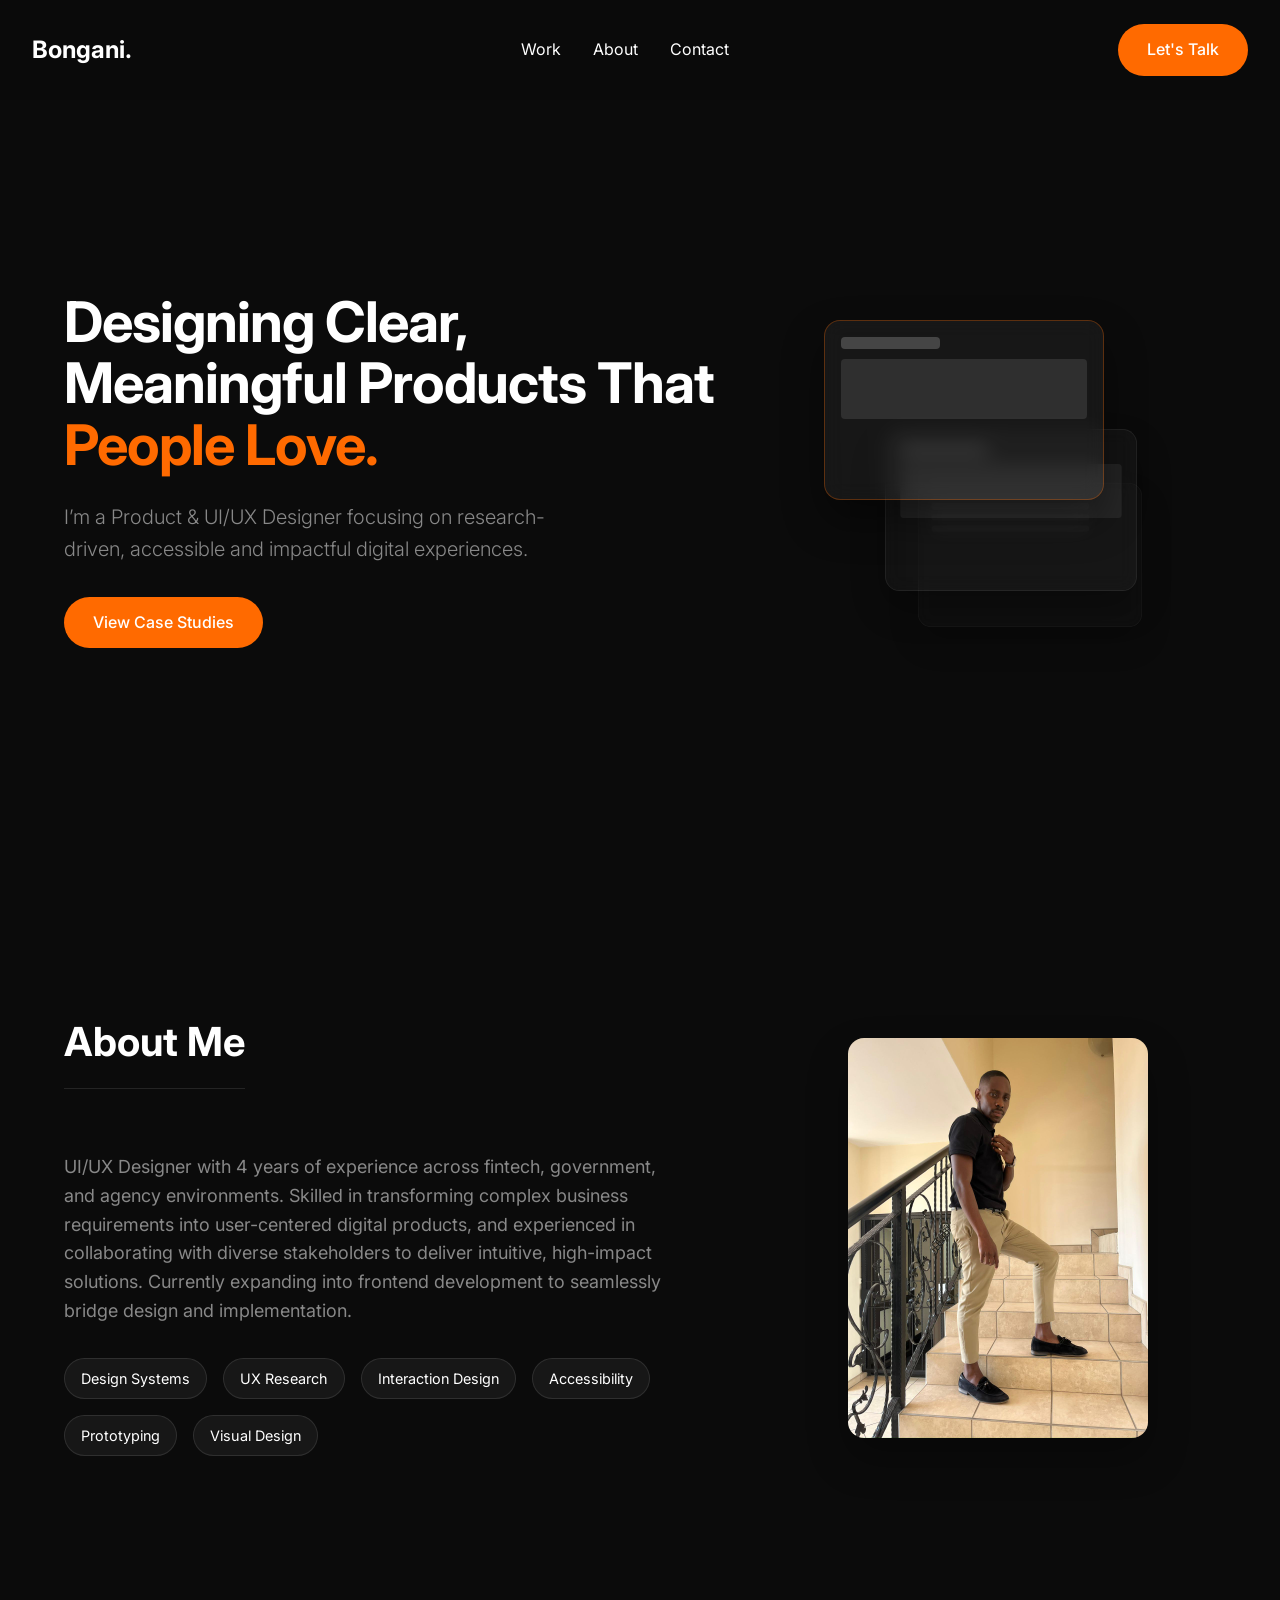
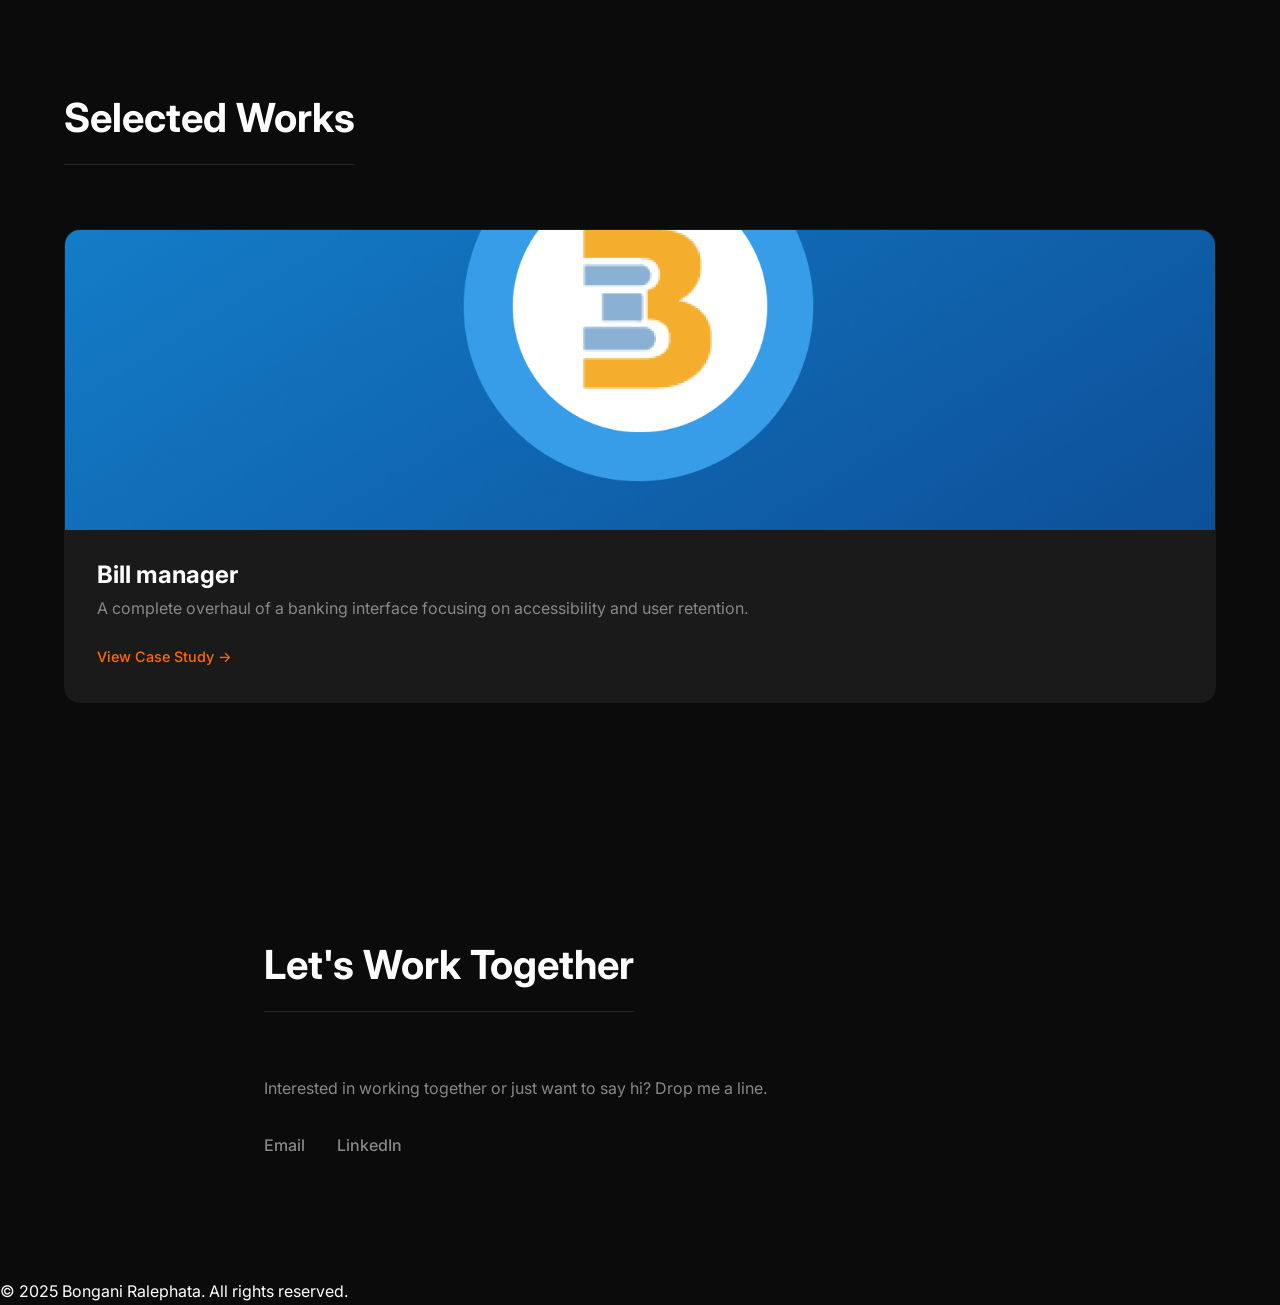
==== index.html @ 7783ac02 "Initial commit" ====
<!DOCTYPE html>
<html lang="en">

<head>
    <meta charset="UTF-8">
    <meta name="viewport" content="width=device-width, initial-scale=1.0">
    <title>Bongani Ralephata | Product & UI/UX Designer</title>
    <link rel="preconnect" href="https://fonts.googleapis.com">
    <link rel="preconnect" href="https://fonts.gstatic.com" crossorigin>
    <link href="https://fonts.googleapis.com/css2?family=Inter:wght@300;400;500;600;700&display=swap" rel="stylesheet">
    <link rel="stylesheet" href="css/style.css">
</head>

<body>
    <nav class="navbar">
        <div class="logo">Bongani.</div>
        <ul class="nav-links">
            <li><a href="#work">Work</a></li>
            <li><a href="#about">About</a></li>
            <li><a href="#contact">Contact</a></li>
        </ul>
        <a href="#contact" class="btn btn-primary">Let's Talk</a>
    </nav>

    <main id="main-content">
        <!-- Hero Section -->
        <section id="hero" class="hero-section">
            <div class="container hero-container">
                <div class="hero-content">
                    <h1 class="hero-title">Designing Clear, Meaningful Products That <span class="text-orange">People
                            Love.</span></h1>
                    <p class="hero-subtitle">I’m a Product & UI/UX Designer focusing on research-driven, accessible and
                        impactful digital experiences.</p>
                    <div class="hero-actions">
                        <a href="#work" class="btn btn-primary">View Case Studies</a>
                        <!--<a href="#" class="btn btn-outline">Download CV</a>-->
                    </div>
                </div>
                <div class="hero-visual">
                    <div class="floating-ui-card card-1">
                        <div class="ui-header"></div>
                        <div class="ui-body"></div>
                    </div>
                    <div class="floating-ui-card card-2">
                        <div class="ui-header"></div>
                        <div class="ui-body"></div>
                    </div>
                    <div class="floating-ui-card card-3">
                        <div class="ui-content-lines"></div>
                    </div>
                </div>
            </div>
        </section>

        <!-- About Section -->
        <section id="about" class="about-section">
            <div class="container about-container">
                <div class="about-content">
                    <h2 class="section-title">About Me</h2>
                    <p class="about-text">
                        UI/UX Designer with 4 years of experience across fintech, government, and agency environments. Skilled in transforming complex business requirements into user-centered digital products, and experienced in collaborating with diverse stakeholders to deliver intuitive, high-impact solutions. Currently expanding into frontend development to seamlessly bridge design and implementation.
                    </p>
                    <ul class="skills-list">
                        <li>Design Systems</li>
                        <li>UX Research</li>
                        <li>Interaction Design</li>
                        <li>Accessibility</li>
                        <li>Prototyping</li>
                        <li>Visual Design</li>
                    </ul>
                </div>
                <div class="about-image">
                    <img src="assets/images/WhatsApp Image 2025-12-08 at 20.19.52.jpeg" alt="Bongani Ralephata Portrait" class="portrait-img">
                </div>
            </div>
        </section>

        <!-- Work/Projects Section -->
        <section id="work" class="projects-section">
            <div class="container">
                <h2 class="section-title">Selected Works</h2>
                <div class="projects-grid">
                    <!-- Project Card 1 -->
                    <a href="case-study.html" class="project-card">
                        <div class="project-image">
                            <img src="assets/images/Logo.png"Fintech Dashboard loading="lazy">
                        </div>
                        <div class="project-info">
                            <h3 class="project-title">Bill manager</h3>
                            <p class="project-desc">A complete overhaul of a banking interface focusing on accessibility
                                and user retention.</p>
                            <span class="project-link">View Case Study &rarr;</span>
                        </div>
                    </a>

                    <!-- Project Card 2 
                    <a href="case-study.html" class="project-card">
                        <div class="project-image">
                            <img src="assets/images/ecommerce.svg" alt="E-Commerce App" loading="lazy">
                        </div>
                        <div class="project-info">
                            <h3 class="project-title">E-Commerce Mobile App</h3>
                            <p class="project-desc">Designing a seamless checkout flow for a major retail brand.</p>
                            <span class="project-link">View Case Study &rarr;</span>
                        </div>
                    </a>-->

                    <!-- Project Card 3 
                    <a href="case-study.html" class="project-card">
                        <div class="project-image">
                            <img src="assets/images/health.svg" alt="HealthTech Portal" loading="lazy">
                        </div>
                        <div class="project-info">
                            <h3 class="project-title">HealthTech Patient Portal</h3>
                            <p class="project-desc">Connecting patients with doctors through a secure and intuitive
                                platform.</p>
                            <span class="project-link">View Case Study &rarr;</span>
                        </div>
                    </a>-->
                </div>
            </div>
        </section>

        

        <!-- Contact Section -->
        <section id="contact" class="contact-section">
            <div class="container contact-container">
                <div class="contact-content">
                    <h2 class="section-title">Let's Work Together</h2>
                    <p class="contact-text">Interested in working together or just want to say hi? Drop me a line.</p>

                    <!--<form class="contact-form">
                        <div class="form-group">
                            <input type="text" placeholder="Name" required>
                        </div>
                        <div class="form-group">
                            <input type="email" placeholder="Email" required>
                        </div>
                        <div class="form-group">
                            <textarea placeholder="Message" rows="5" required></textarea>
                        </div>
                        <button type="submit" class="btn btn-primary">Send Message</button>
                    </form>-->

                    <div class="social-links">
                        <a href="mailto:bonganileon17@gmail.com" class="social-link">Email</a>
                        <a href="www.linkedin.com/in/bongani-ralephata-429795181" class="social-link">LinkedIn</a>
                    </div>
                </div>
            </div>
        </section>
    </main>

    <footer>
        <p>&copy; 2025 Bongani Ralephata. All rights reserved.</p>
    </footer>

    <script src="js/script.js"></script>
</body>

</html>
---- css/style.css ----
:root {
    /* Color Palette */
    --color-black: #0B0B0B;
    --color-white: #FFFFFF;
    --color-orange: #FF6A00;
    --color-gray-dark: #1A1A1A;
    --color-gray-light: #F4F4F4;
    --color-text-dim: #888888;

    /* Typography */
    --font-main: 'Inter', sans-serif;
    --font-heading-line-height: 1.1;
    --font-body-line-height: 1.6;

    /* Spacing */
    --spacing-xs: 8px;
    --spacing-sm: 16px;
    --spacing-md: 24px;
    --spacing-lg: 32px;
    --spacing-xl: 64px;
    --spacing-xxl: 120px;

    /* Layout */
    --container-max-width: 1200px;
    --border-radius-sm: 8px;
    --border-radius-md: 16px;
    --transition-speed: 0.3s;
}

/* Reset & Base Styles */
*,
*::before,
*::after {
    margin: 0;
    padding: 0;
    box-sizing: border-box;
}

html {
    scroll-behavior: smooth;
    font-size: 16px;
}

body {
    background-color: var(--color-black);
    color: var(--color-white);
    font-family: var(--font-main);
    line-height: var(--font-body-line-height);
    overflow-x: hidden;
    -webkit-font-smoothing: antialiased;
}

a {
    text-decoration: none;
    color: inherit;
    transition: color var(--transition-speed) ease;
}

ul {
    list-style: none;
}

img {
    max-width: 100%;
    display: block;
}

/* Container Utility */
.container {
    max-width: var(--container-max-width);
    margin: 0 auto;
    padding: 0 var(--spacing-md);
}

/* Scroll Reveal Utility */
.reveal {
    opacity: 0;
    transform: translateY(30px);
    transition: all 0.8s ease-out;
}

.reveal.active {
    opacity: 1;
    transform: translateY(0);
}

/* Typography Utilities */
h1,
h2,
h3,
h4,
h5,
h6 {
    line-height: var(--font-heading-line-height);
    font-weight: 700;
    margin-bottom: var(--spacing-sm);
}

.text-orange {
    color: var(--color-orange);
}

/* Button Component */
.btn {
    display: inline-block;
    padding: 12px 28px;
    font-weight: 500;
    border-radius: 100px;
    cursor: pointer;
    transition: all var(--transition-speed) ease;
    border: 1px solid transparent;
}

.btn-primary {
    background-color: var(--color-orange);
    color: var(--color-white);
}

.btn-primary:hover {
    background-color: #e65c00;
    transform: translateY(-2px);
}

.btn-outline {
    background-color: transparent;
    border-color: var(--color-white);
    color: var(--color-white);
}

.btn-outline:hover {
    background-color: var(--color-white);
    color: var(--color-black);
    transform: translateY(-2px);
}

/* Navbar (Basic) */
.navbar {
    display: flex;
    justify-content: space-between;
    align-items: center;
    padding: var(--spacing-md) var(--spacing-lg);
    position: fixed;
    top: 0;
    left: 0;
    width: 100%;
    background-color: rgba(11, 11, 11, 0.9);
    backdrop-filter: blur(10px);
    z-index: 1000;
}

.logo {
    font-size: 1.5rem;
    font-weight: 700;
}

.nav-links {
    display: flex;
    gap: var(--spacing-lg);
}

.nav-links a:hover {
    color: var(--color-orange);
}

/* Sections */
section {
    padding: var(--spacing-xxl) 0;
}

/* Hero Section */
.hero-section {
    padding-top: 160px;
    /* Offset for fixed navbar */
    min-height: 100vh;
    display: flex;
    align-items: center;
    position: relative;
    overflow: hidden;
}

.hero-container {
    display: grid;
    grid-template-columns: 1.2fr 0.8fr;
    gap: var(--spacing-xl);
    align-items: center;
    width: 100%;
}

.hero-title {
    font-size: 3.5rem;
    line-height: 1.1;
    margin-bottom: var(--spacing-md);
    letter-spacing: -1px;
}

.hero-subtitle {
    font-size: 1.25rem;
    color: var(--color-text-dim);
    margin-bottom: var(--spacing-lg);
    max-width: 500px;
    font-weight: 300;
}

.hero-actions {
    display: flex;
    gap: var(--spacing-sm);
}

/* Hero Visual Animation */
.hero-visual {
    position: relative;
    height: 500px;
    display: flex;
    justify-content: center;
    align-items: center;
    perspective: 1000px;
}

.floating-ui-card {
    position: absolute;
    background: rgba(255, 255, 255, 0.05);
    border: 1px solid rgba(255, 255, 255, 0.1);
    backdrop-filter: blur(10px);
    border-radius: var(--border-radius-md);
    box-shadow: 0 20px 40px rgba(0, 0, 0, 0.4);
    width: 280px;
    height: 180px;
    padding: var(--spacing-sm);
    display: flex;
    flex-direction: column;
    gap: 10px;
}

.ui-header {
    height: 12px;
    width: 40%;
    background: rgba(255, 255, 255, 0.2);
    border-radius: 4px;
}

.ui-body {
    height: 60px;
    width: 100%;
    background: rgba(255, 255, 255, 0.1);
    border-radius: 4px;
}

.ui-content-lines {
    height: 8px;
    width: 80%;
    background: rgba(255, 255, 255, 0.15);
    border-radius: 4px;
    margin-top: 8px;
    box-shadow: 0 14px 0 rgba(255, 255, 255, 0.15),
        0 28px 0 rgba(255, 255, 255, 0.15);
}

/* Specific Card Animations */
.card-1 {
    z-index: 3;
    animation: float1 6s ease-in-out infinite;
    top: 20%;
    left: 10%;
    border: 1px solid rgba(255, 106, 0, 0.3);
    /* Subtle orange tint */
}

.card-2 {
    z-index: 2;
    animation: float2 7s ease-in-out infinite;
    top: 40%;
    right: 15%;
    transform: scale(0.9);
    opacity: 0.7;
}

.card-3 {
    z-index: 1;
    animation: float3 8s ease-in-out infinite;
    bottom: 15%;
    left: 25%;
    transform: scale(0.8);
    opacity: 0.4;
}

@keyframes float1 {

    0%,
    100% {
        transform: translateY(0) rotate(-2deg);
    }

    50% {
        transform: translateY(-20px) rotate(2deg);
    }
}

@keyframes float2 {

    0%,
    100% {
        transform: translateY(0) scale(0.9) rotate(3deg);
    }

    50% {
        transform: translateY(-25px) scale(0.9) rotate(-1deg);
    }
}

@keyframes float3 {

    0%,
    100% {
        transform: translateY(0) scale(0.8) rotate(5deg);
    }

    50% {
        transform: translateY(-15px) scale(0.8) rotate(2deg);
    }
}

/* Projects Section */
.section-title {
    font-size: 2.5rem;
    margin-bottom: var(--spacing-xl);
    border-bottom: 1px solid rgba(255, 255, 255, 0.1);
    padding-bottom: var(--spacing-md);
    display: inline-block;
}

.projects-grid {
    display: grid;
    grid-template-columns: repeat(auto-fit, minmax(350px, 1fr));
    gap: var(--spacing-lg);
}

.project-card {
    display: block;
    background: var(--color-gray-dark);
    border-radius: var(--border-radius-md);
    overflow: hidden;
    transition: transform var(--transition-speed) ease, box-shadow var(--transition-speed) ease;
    border: 1px solid transparent;
}

.project-card:hover {
    transform: translateY(-8px);
    box-shadow: 0 20px 40px rgba(0, 0, 0, 0.3);
    border-color: rgba(255, 255, 255, 0.1);
}

/* Project Images */
.project-image {
    height: 300px;
    background-color: #222;
    overflow: hidden;
}

.project-image img {
    width: 100%;
    height: 100%;
    object-fit: cover;
    transition: transform 0.5s ease;
}

.project-card:hover .project-image img {
    transform: scale(1.05);
}

.project-info {
    padding: var(--spacing-lg);
}

.project-title {
    font-size: 1.5rem;
    margin-bottom: var(--spacing-xs);
    color: var(--color-white);
}

.project-desc {
    color: var(--color-text-dim);
    margin-bottom: var(--spacing-md);
    line-height: 1.5;
}

.project-link {
    color: var(--color-orange);
    font-weight: 500;
    font-size: 0.9rem;
    display: inline-flex;
    align-items: center;
    gap: 5px;
}

/* About Section */
.about-container {
    display: grid;
    grid-template-columns: 1.2fr 0.8fr;
    gap: var(--spacing-xl);
    align-items: center;
}

.about-text {
    font-size: 1.125rem;
    color: var(--color-text-dim);
    margin-bottom: var(--spacing-lg);
    max-width: 600px;
}

.skills-list {
    display: flex;
    flex-wrap: wrap;
    gap: var(--spacing-sm);
}

.skills-list li {
    background: rgba(255, 255, 255, 0.05);
    border: 1px solid rgba(255, 255, 255, 0.1);
    padding: 8px 16px;
    border-radius: 100px;
    font-size: 0.9rem;
    transition: all var(--transition-speed) ease;
}

.skills-list li:hover {
    background: rgba(255, 106, 0, 0.2);
    border-color: var(--color-orange);
}

.about-image {
    display: flex;
    justify-content: center;
}

.portrait-img {
    width: 300px;
    height: 400px;
    object-fit: cover;
    border-radius: var(--border-radius-md);
    position: relative;
    box-shadow: 0 20px 40px rgba(0, 0, 0, 0.3);
}

/* Contact Section */
.contact-container {
    max-width: 800px;
}

.contact-text {
    color: var(--color-text-dim);
    margin-bottom: var(--spacing-lg);
}

.contact-form {
    display: grid;
    gap: var(--spacing-md);
    margin-bottom: var(--spacing-xl);
}

.form-group input,
.form-group textarea {
    width: 100%;
    padding: 16px;
    background: rgba(255, 255, 255, 0.05);
    border: 1px solid rgba(255, 255, 255, 0.1);
    border-radius: var(--border-radius-sm);
    color: var(--color-white);
    font-family: var(--font-main);
    font-size: 1rem;
    transition: border-color var(--transition-speed);
}

.form-group input:focus,
.form-group textarea:focus {
    outline: none;
    border-color: var(--color-orange);
}

.social-links {
    display: flex;
    gap: var(--spacing-lg);
    margin-top: var(--spacing-lg);
}

.social-link {
    color: var(--color-text-dim);
    font-weight: 500;
}

.social-link:hover {
    color: var(--color-orange);
}

/* Case Study Styles */
.cs-hero {
    padding-top: 180px;
    padding-bottom: var(--spacing-xxl);
}

.cs-title {
    font-size: 3rem;
    max-width: 800px;
}

.cs-subtitle {
    font-size: 1.25rem;
    color: var(--color-text-dim);
    max-width: 600px;
    margin-bottom: var(--spacing-xl);
}

.cs-meta-grid {
    display: grid;
    grid-template-columns: repeat(auto-fit, minmax(150px, 1fr));
    gap: var(--spacing-lg);
    margin-bottom: var(--spacing-xl);
    border-top: 1px solid rgba(255, 255, 255, 0.1);
    border-bottom: 1px solid rgba(255, 255, 255, 0.1);
    padding: var(--spacing-lg) 0;
}

.cs-meta-item h4 {
    font-size: 0.875rem;
    text-transform: uppercase;
    color: var(--color-text-dim);
    margin-bottom: 4px;
}

.cs-meta-item p {
    font-weight: 500;
}

.cs-hero-image {
    width: 100%;
    height: 500px;
    border-radius: var(--border-radius-md);
    overflow: hidden;
    margin-top: var(--spacing-xl);
    background: #222;
}

.placeholder-hero-img {
    width: 100%;
    height: 100%;
    background: linear-gradient(to bottom, #222, #111);
}

.cs-section {
    padding: var(--spacing-xxl) 0;
}

.cs-content-width {
    max-width: 800px;
    margin: 0 auto;
}

.bg-gray {
    background-color: var(--color-gray-dark);
}

.cs-block {
    margin-bottom: var(--spacing-xl);
}

.cs-list {
    list-style: disc;
    margin-left: var(--spacing-lg);
    margin-top: var(--spacing-md);
    color: var(--color-text-dim);
    line-height: 1.8;
}

.cs-list strong {
    color: var(--color-white);
}

.cs-image-block {
    margin-top: var(--spacing-lg);
}

.caption {
    text-align: center;
    font-size: 0.875rem;
    color: var(--color-text-dim);
    margin-top: var(--spacing-xs);
}

.process-steps {
    display: grid;
    grid-template-columns: repeat(auto-fit, minmax(200px, 1fr));
    gap: var(--spacing-lg);
    margin-top: var(--spacing-lg);
}

.step-number {
    display: block;
    font-size: 3rem;
    font-weight: 700;
    color: rgba(255, 255, 255, 0.1);
    margin-bottom: var(--spacing-xs);
}

.cs-gallery {
    display: grid;
    grid-template-columns: repeat(4, minmax(20px, 1fr));
    gap: var(--spacing-lg);
    margin-top: var(--spacing-lg);
}

.cs-gallery-item {
    height: 400px;
    background: #222;
    border-radius: var(--border-radius-sm);
}

.video-placeholder {
    width: 100%;
    aspect-ratio: 16/9;
    background: #000;
    display: flex;
    justify-content: center;
    align-items: center;
    border-radius: var(--border-radius-md);
    margin: var(--spacing-lg) 0;
    border: 1px solid rgba(255, 255, 255, 0.1);
}

.center-btn {
    display: flex;
    justify-content: center;
    margin-top: var(--spacing-md);
}

.results-grid {
    display: grid;
    grid-template-columns: repeat(auto-fit, minmax(200px, 1fr));
    gap: var(--spacing-lg);
    margin-top: var(--spacing-lg);
}

.result-card {
    background: rgba(255, 255, 255, 0.05);
    padding: var(--spacing-lg);
    border-radius: var(--border-radius-md);
    text-align: center;
}

.result-value {
    display: block;
    font-size: 2.5rem;
    font-weight: 700;
    color: var(--color-orange);
    margin-bottom: var(--spacing-xs);
}

.result-label {
    color: var(--color-text-dim);
}

.cs-nav-footer {
    padding: var(--spacing-xxl) 0;
    text-align: center;
}

/* Responsive */
@media (max-width: 900px) {
    .hero-container {
        grid-template-columns: 1fr;
        text-align: center;
    }

    .hero-visual {
        display: none;
        /* Hide complex animation on mobile for cleaner look or simplify */
    }

    .hero-subtitle {
        margin: 0 auto 32px;
    }

    .hero-actions {
        justify-content: center;
    }
}
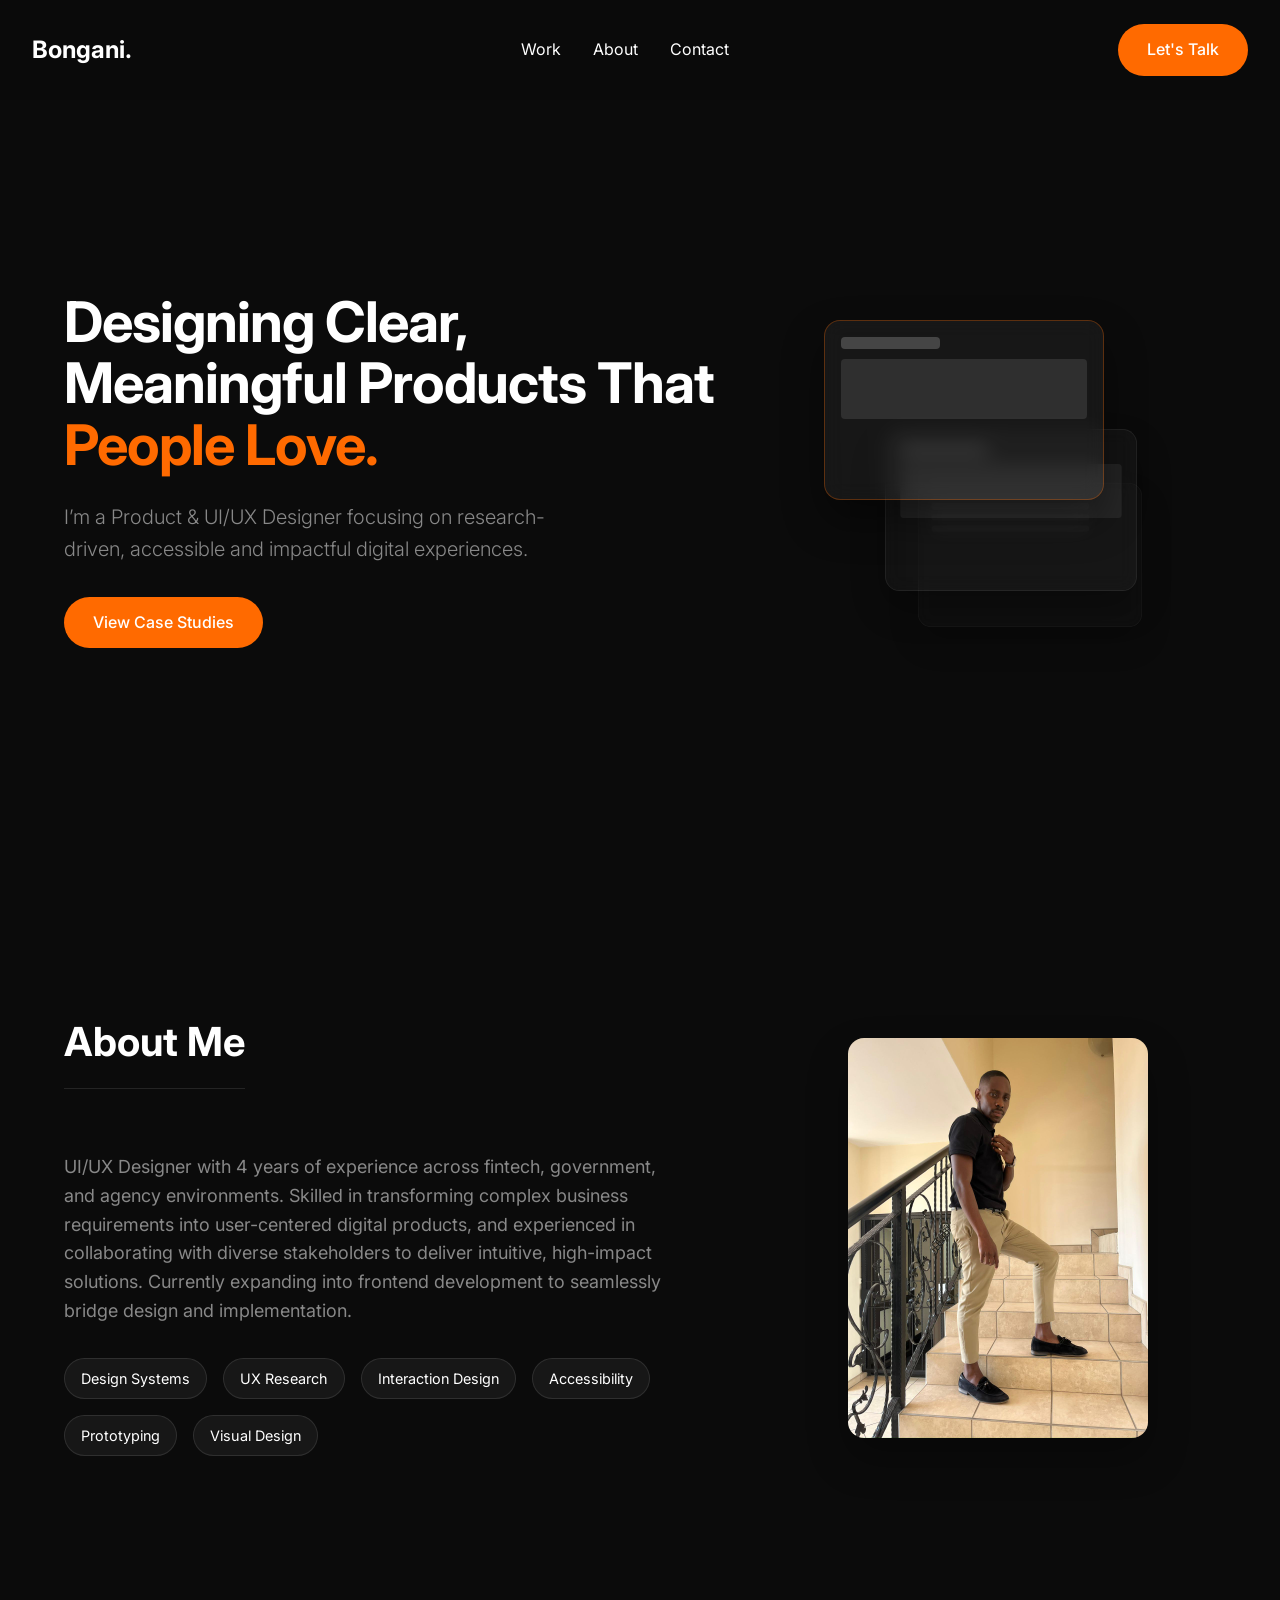
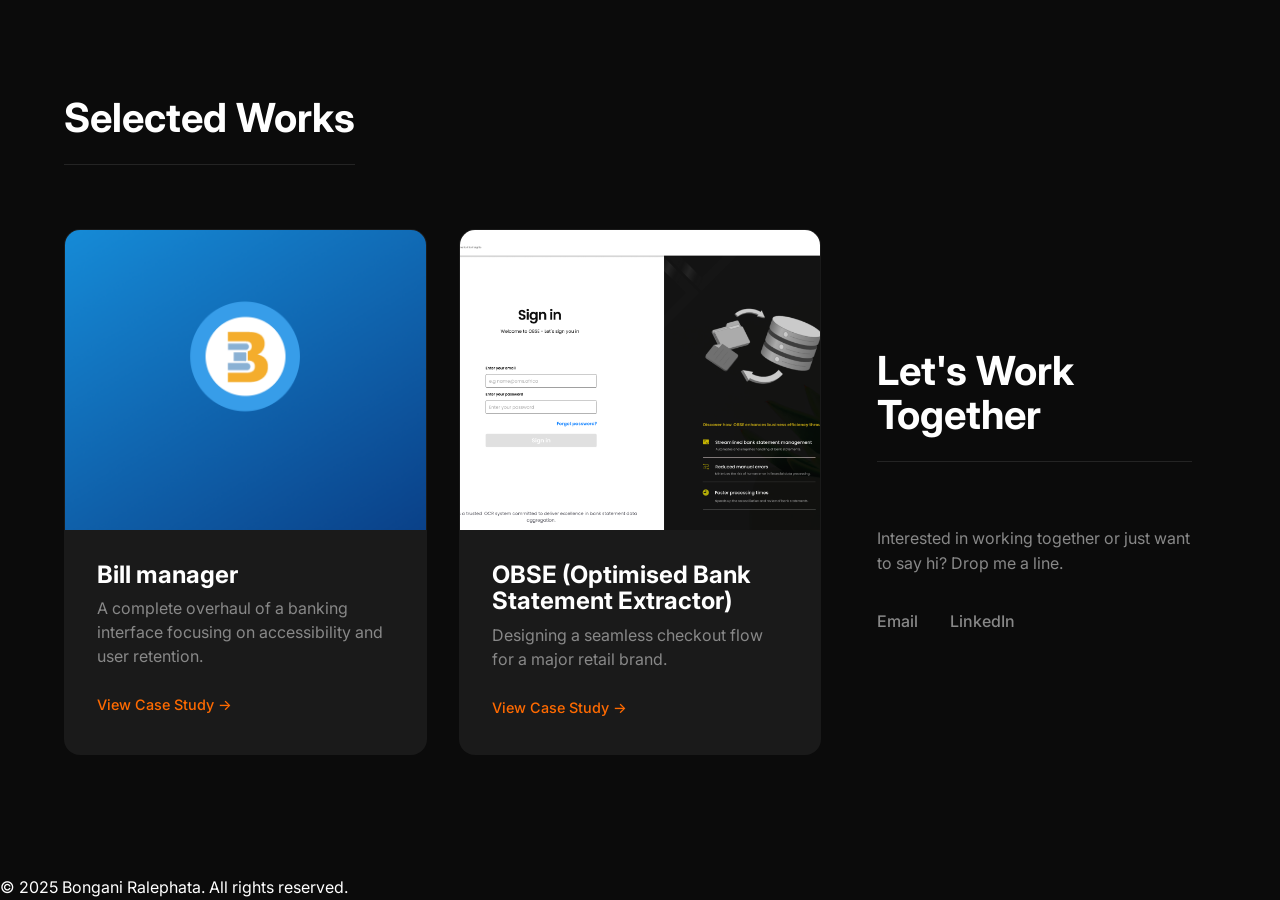
==== commit 66b3e174: "Add OBSE case study and update site content" ====
--- a/index.html
+++ b/index.html
@@ -93,17 +93,17 @@
                         </div>
                     </a>
 
-                    <!-- Project Card 2 
-                    <a href="case-study.html" class="project-card">
+                    <!-- Project Card 2--> 
+                    <a href="OBSE.html" class="project-card">
                         <div class="project-image">
-                            <img src="assets/images/ecommerce.svg" alt="E-Commerce App" loading="lazy">
+                            <img src="assets/images/Sign in.png" alt="E-Commerce App" loading="lazy" >
                         </div>
                         <div class="project-info">
-                            <h3 class="project-title">E-Commerce Mobile App</h3>
+                            <h3 class="project-title">OBSE (Optimised Bank Statement Extractor)</h3>
                             <p class="project-desc">Designing a seamless checkout flow for a major retail brand.</p>
                             <span class="project-link">View Case Study &rarr;</span>
                         </div>
-                    </a>-->
+                    </a>
 
                     <!-- Project Card 3 
                     <a href="case-study.html" class="project-card">
@@ -116,7 +116,7 @@
                                 platform.</p>
                             <span class="project-link">View Case Study &rarr;</span>
                         </div>
-                    </a>-->
+                    </a>
                 </div>
             </div>
         </section>
--- a/css/style.css
+++ b/css/style.css
@@ -602,9 +602,11 @@
 
 .cs-gallery {
     display: grid;
-    grid-template-columns: repeat(4, minmax(20px, 1fr));
+    grid-template-columns: repeat(2, minmax(20px, 1fr));
     gap: var(--spacing-lg);
     margin-top: var(--spacing-lg);
+    padding-right:50%;
+   
 }
 
 .cs-gallery-item {
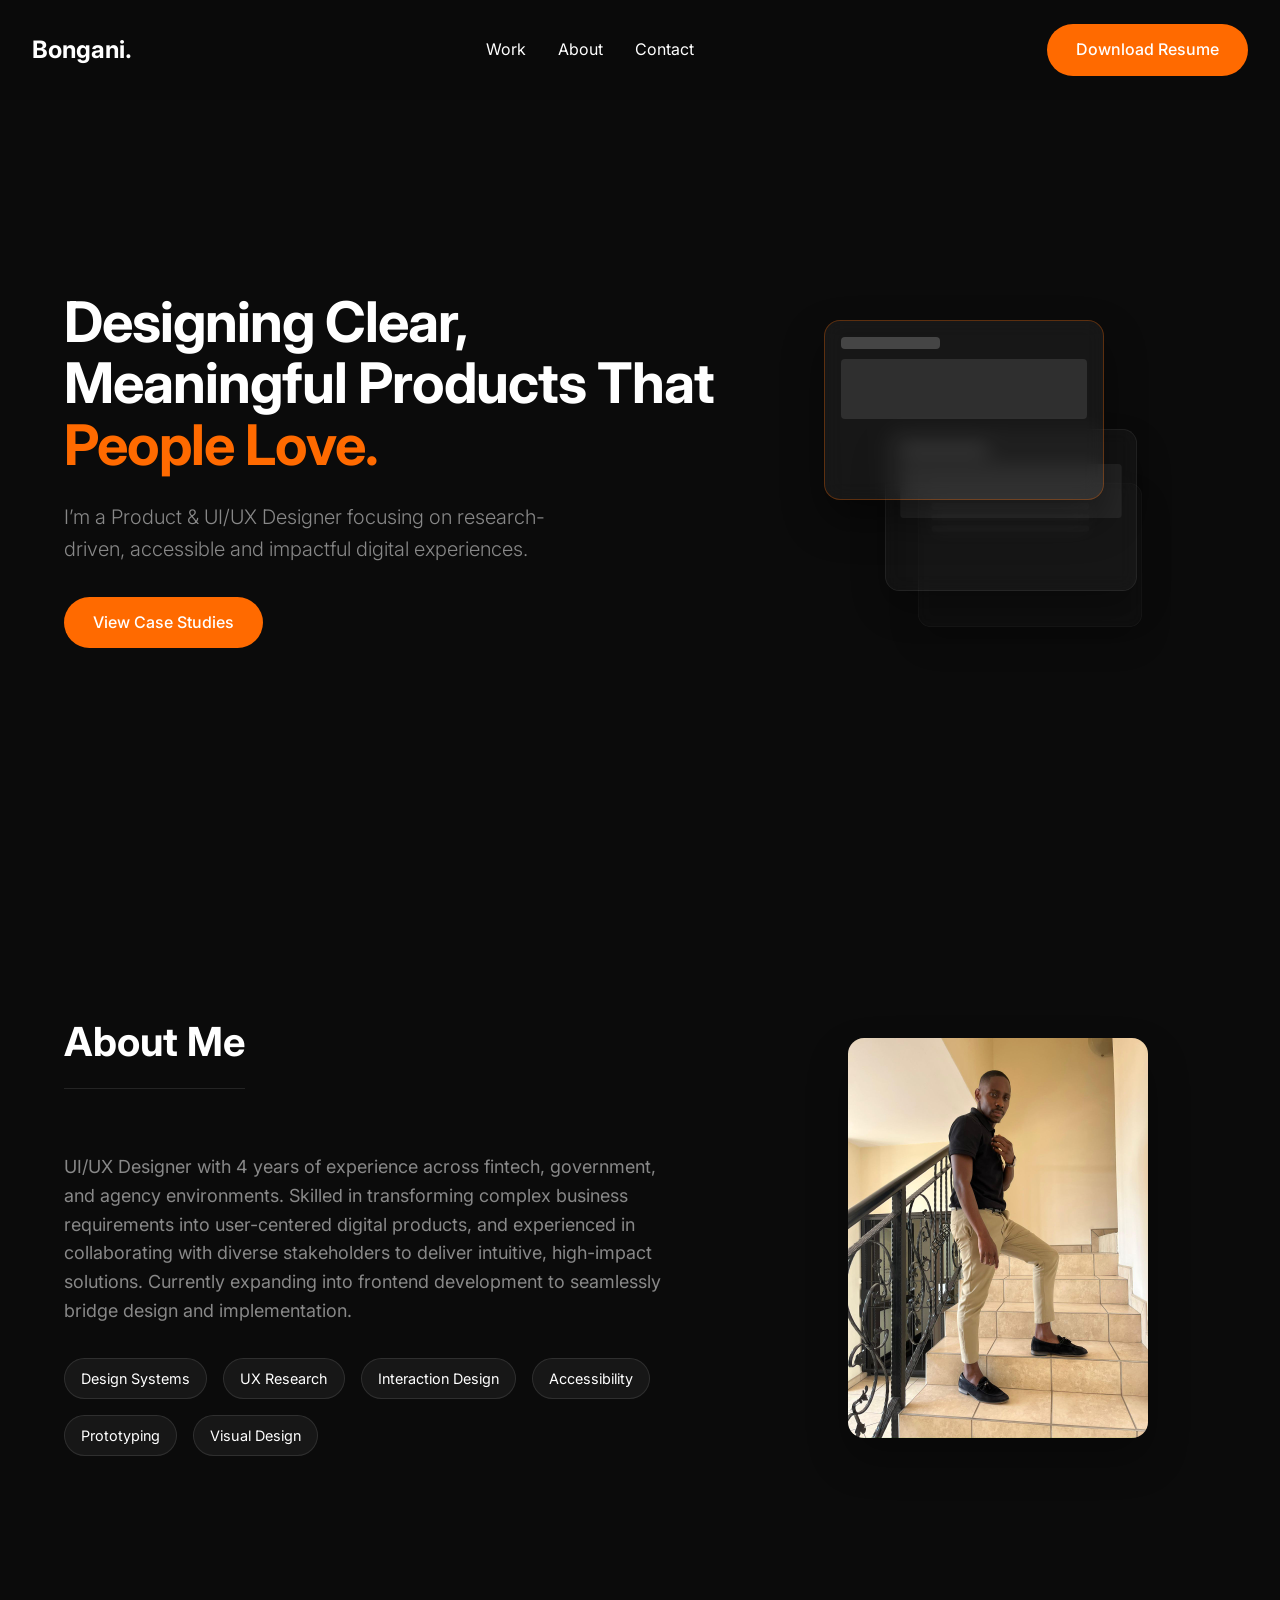
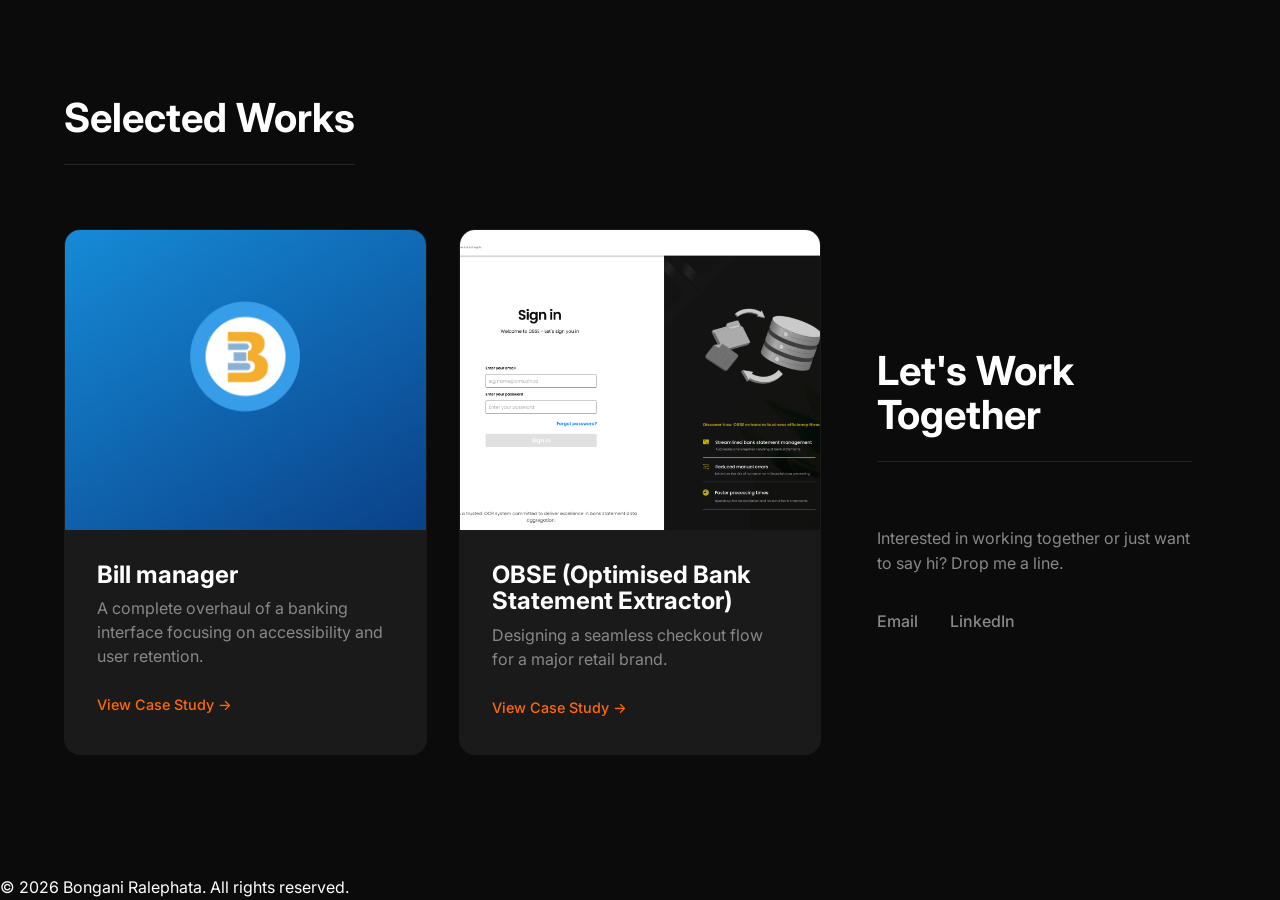
==== commit ada86fcf: "Added the resume" ====
--- a/index.html
+++ b/index.html
@@ -19,7 +19,8 @@
             <li><a href="#about">About</a></li>
             <li><a href="#contact">Contact</a></li>
         </ul>
-        <a href="#contact" class="btn btn-primary">Let's Talk</a>
+        <a href="assets/Bongani Ralephata CV.pdf" class="btn btn-primary">Download Resume</a>
+        
     </nav>
 
     <main id="main-content">
@@ -81,7 +82,7 @@
                 <h2 class="section-title">Selected Works</h2>
                 <div class="projects-grid">
                     <!-- Project Card 1 -->
-                    <a href="case-study.html" class="project-card">
+                    <a href="Bill-manager.html" class="project-card">
                         <div class="project-image">
                             <img src="assets/images/Logo.png"Fintech Dashboard loading="lazy">
                         </div>
@@ -96,7 +97,7 @@
                     <!-- Project Card 2--> 
                     <a href="OBSE.html" class="project-card">
                         <div class="project-image">
-                            <img src="assets/images/Sign in.png" alt="E-Commerce App" loading="lazy" >
+                            <img src="assets/images/Sign_in.png" alt="E-Commerce App" loading="lazy" >
                         </div>
                         <div class="project-info">
                             <h3 class="project-title">OBSE (Optimised Bank Statement Extractor)</h3>
@@ -144,7 +145,7 @@
                     </form>-->
 
                     <div class="social-links">
-                        <a href="mailto:bonganileon17@gmail.com" class="social-link">Email</a>
+                        <a href="mailto:bonganiralephata67@gmail.com" class="social-link">Email</a>
                         <a href="www.linkedin.com/in/bongani-ralephata-429795181" class="social-link">LinkedIn</a>
                     </div>
                 </div>
@@ -153,7 +154,7 @@
     </main>
 
     <footer>
-        <p>&copy; 2025 Bongani Ralephata. All rights reserved.</p>
+        <p>&copy; 2026 Bongani Ralephata. All rights reserved.</p>
     </footer>
 
     <script src="js/script.js"></script>
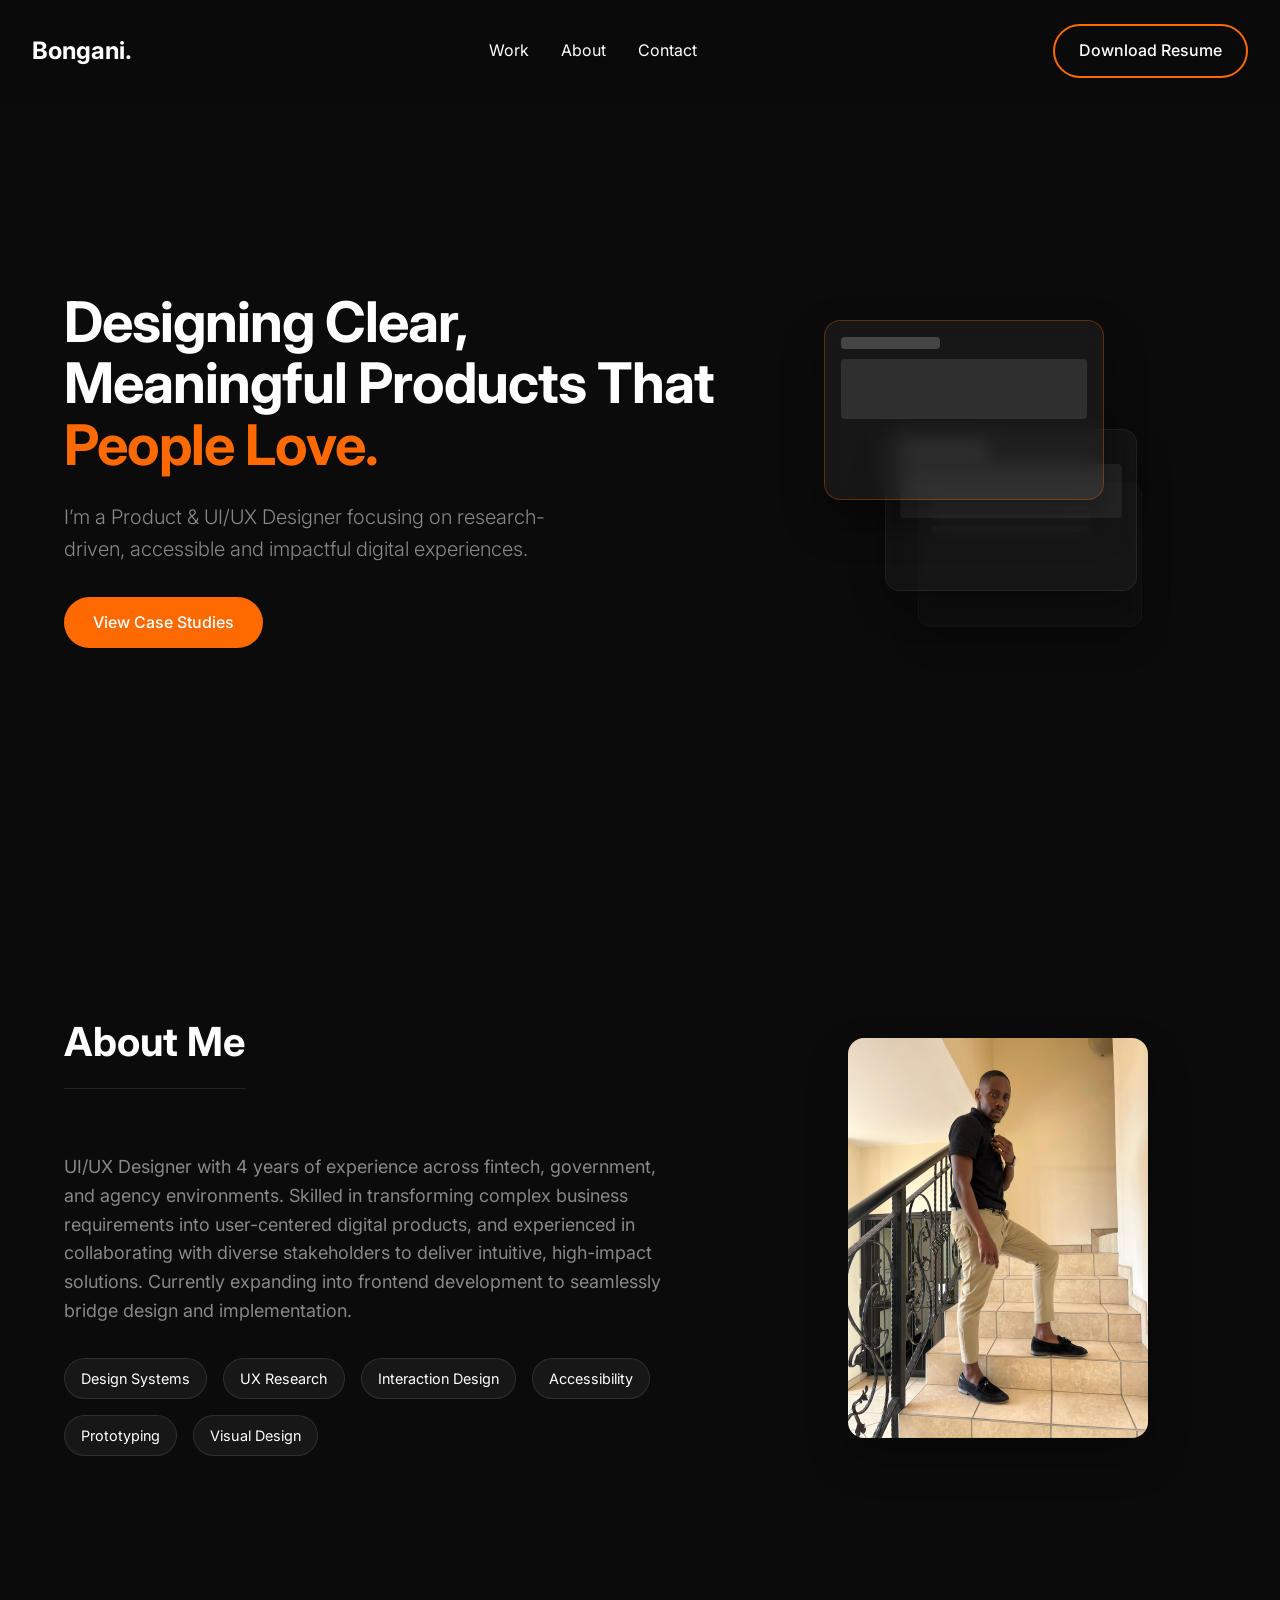
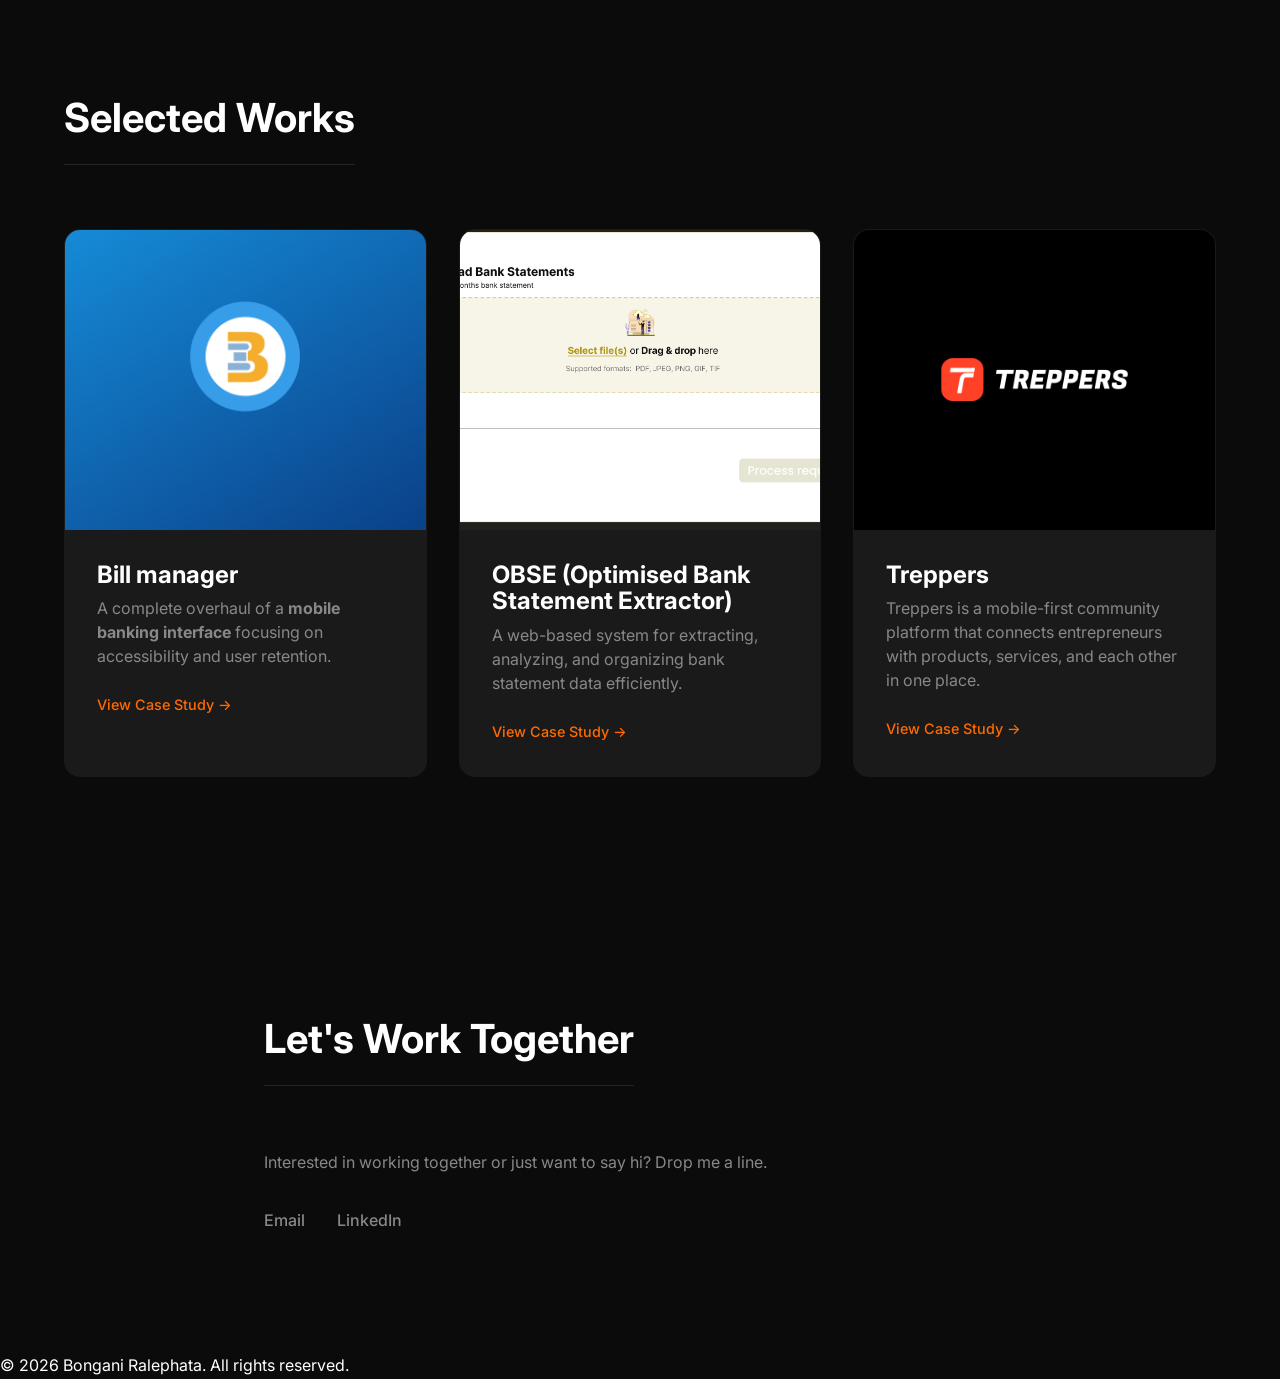
==== commit c03515ee: "Added and changed few things" ====
--- a/index.html
+++ b/index.html
@@ -12,14 +12,14 @@
 </head>
 
 <body>
-    <nav class="navbar">
+    <nav class="navbar" >
         <div class="logo">Bongani.</div>
         <ul class="nav-links">
             <li><a href="#work">Work</a></li>
             <li><a href="#about">About</a></li>
             <li><a href="#contact">Contact</a></li>
         </ul>
-        <a href="assets/Bongani Ralephata CV.pdf" class="btn btn-primary">Download Resume</a>
+        <a href="assets/Bongani Ralephata CV.pdf"  class="btn btn-secondary">Download Resume</a>
         
     </nav>
 
@@ -88,33 +88,33 @@
                         </div>
                         <div class="project-info">
                             <h3 class="project-title">Bill manager</h3>
-                            <p class="project-desc">A complete overhaul of a banking interface focusing on accessibility
+                            <p class="project-desc">A complete overhaul of a <span><strong>mobile banking interface</strong></span> focusing on accessibility
                                 and user retention.</p>
+                           
                             <span class="project-link">View Case Study &rarr;</span>
                         </div>
                     </a>
 
                     <!-- Project Card 2--> 
                     <a href="OBSE.html" class="project-card">
-                        <div class="project-image">
-                            <img src="assets/images/Sign_in.png" alt="E-Commerce App" loading="lazy" >
+                        <div class="project-image" >
+                            <img src="assets/images/Obse_cover.png" alt="E-Commerce App" loading="lazy" >
                         </div>
                         <div class="project-info">
                             <h3 class="project-title">OBSE (Optimised Bank Statement Extractor)</h3>
-                            <p class="project-desc">Designing a seamless checkout flow for a major retail brand.</p>
+                            <p class="project-desc">A web-based system for extracting, analyzing, and organizing bank statement data efficiently.</p>
                             <span class="project-link">View Case Study &rarr;</span>
                         </div>
                     </a>
 
-                    <!-- Project Card 3 
-                    <a href="case-study.html" class="project-card">
+                    <!-- Project Card 3 -->
+                    <a href="Treppers.html" class="project-card">
                         <div class="project-image">
-                            <img src="assets/images/health.svg" alt="HealthTech Portal" loading="lazy">
+                            <img src="assets/images/Treppers_logo.png" alt="HealthTech Portal" loading="lazy">
                         </div>
                         <div class="project-info">
-                            <h3 class="project-title">HealthTech Patient Portal</h3>
-                            <p class="project-desc">Connecting patients with doctors through a secure and intuitive
-                                platform.</p>
+                            <h3 class="project-title">Treppers</h3>
+                            <p class="project-desc">Treppers is a mobile-first community platform that connects entrepreneurs with products, services, and each other in one place.</p>
                             <span class="project-link">View Case Study &rarr;</span>
                         </div>
                     </a>
--- a/css/style.css
+++ b/css/style.css
@@ -114,6 +114,7 @@
 .btn-primary {
     background-color: var(--color-orange);
     color: var(--color-white);
+   
 }
 
 .btn-primary:hover {
@@ -132,6 +133,23 @@
     color: var(--color-black);
     transform: translateY(-2px);
 }
+
+.btn-secondary {
+    display: inline-block;
+  padding: 12px 24px;
+  background-color: transparent;
+  color: white;
+  border: 2px solid var(--color-orange);
+  --border-radius-sm: 8px;
+  --border-radius-md: 16px;
+  text-decoration: none;
+}
+
+.btn-secondary:hover{
+   background-color: rgba(255, 146, 3, 0.3);
+   transform: translateY(-2px);
+}
+
 
 /* Navbar (Basic) */
 .navbar {
@@ -550,8 +568,9 @@
 }
 
 .cs-content-width {
-    max-width: 800px;
+    max-width: 900px;
     margin: 0 auto;
+    justify-content: center;
 }
 
 .bg-gray {
@@ -602,10 +621,18 @@
 
 .cs-gallery {
     display: grid;
-    grid-template-columns: repeat(2, minmax(20px, 1fr));
+    grid-template-columns: repeat(4, minmax(50px, 1fr));
     gap: var(--spacing-lg);
     margin-top: var(--spacing-lg);
-    padding-right:50%;
+    
+   
+}
+.cs-gallery-obse {
+    display: grid;
+    grid-template-columns: repeat(2, minmax(50px, 1fr));
+    gap: var(--spacing-lg);
+    margin-top: var(--spacing-lg);
+    
    
 }
 
